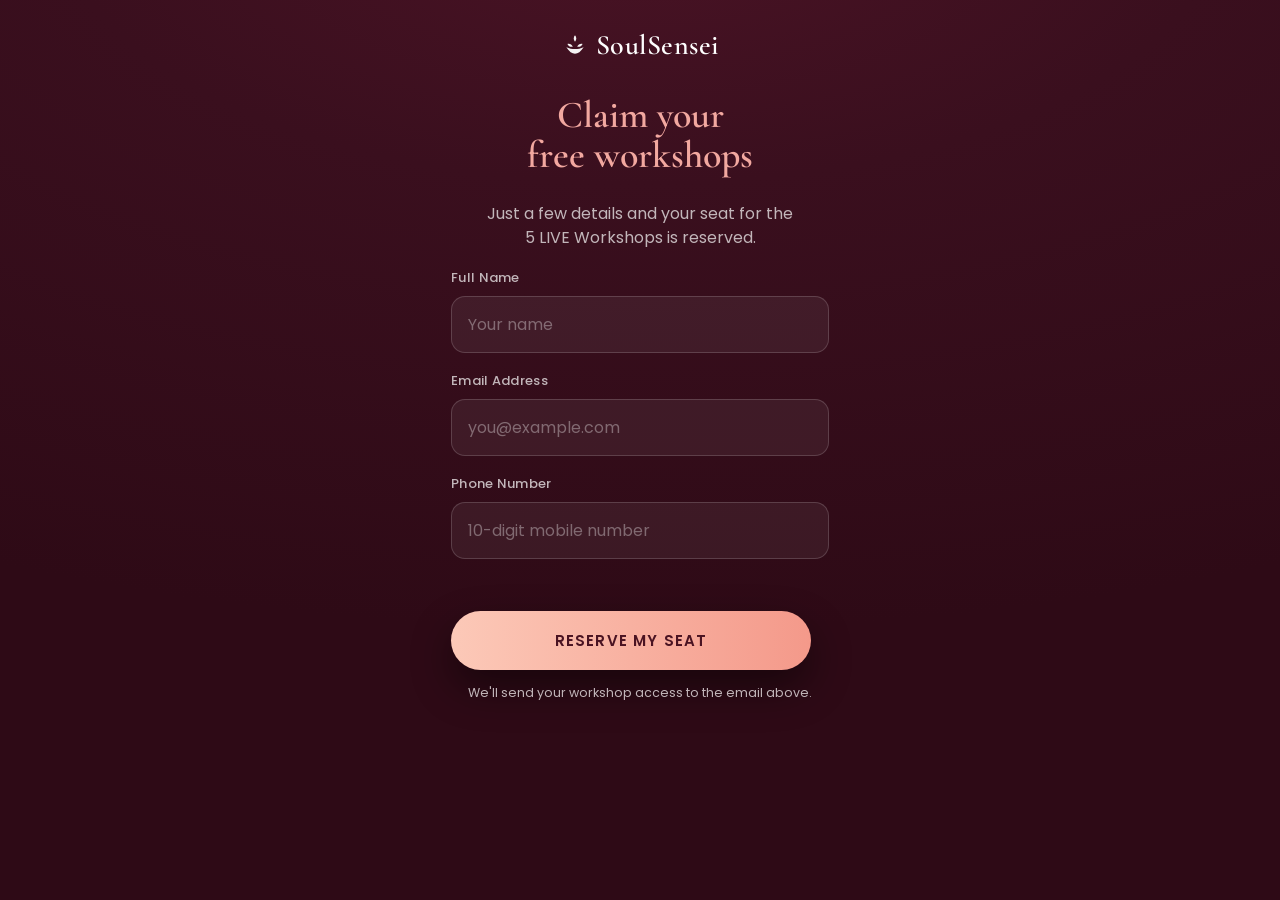
==== form.html @ 51b76c5a "Add SoulSensei free-workshops funnel Landing CTA -> lead form (name/email/phone) -> Google Sheet -> " ====
<!DOCTYPE html>
<html lang="en">
<head>
  <meta charset="UTF-8" />
  <meta name="viewport" content="width=device-width, initial-scale=1.0" />
  <title>SoulSensei — Claim Your Free Workshops</title>
  <link rel="preconnect" href="https://fonts.googleapis.com" />
  <link rel="preconnect" href="https://fonts.gstatic.com" crossorigin />
  <link href="https://fonts.googleapis.com/css2?family=Cormorant+Garamond:wght@500;600;700&family=Poppins:wght@400;500;600&display=swap" rel="stylesheet" />
  <link rel="stylesheet" href="styles.css" />
</head>
<body>
  <main class="app fade-in">
    <div class="brand">
      <svg class="brand__mark" viewBox="0 0 24 24" fill="none" xmlns="http://www.w3.org/2000/svg">
        <path d="M12 3c-1.6 2-1.6 4 0 6 1.6-2 1.6-4 0-6Z" fill="#fff"/>
        <path d="M5 11c2.4-.4 4 .6 5 2.6-2.4.4-4-.6-5-2.6Zm14 0c-2.4-.4-4 .6-5 2.6 2.4.4 4-.6 5-2.6Z" fill="#fff"/>
        <path d="M4 14c2.6 4 5.3 6 8 6s5.4-2 8-6c-2.6 1.2-5.3 1.8-8 1.8S6.6 15.2 4 14Z" fill="#fff"/>
      </svg>
      <span class="brand__name">SoulSensei</span>
    </div>

    <h1 class="headline" style="font-size:38px">Claim your<br />free workshops</h1>
    <p class="lede">Just a few details and your seat for the<br />5 LIVE Workshops is reserved.</p>

    <form id="leadForm" class="card" novalidate>
      <div class="field" data-field="name">
        <label for="name">Full Name</label>
        <input id="name" name="name" type="text" autocomplete="name" placeholder="Your name" required />
        <span class="error">Please enter your name.</span>
      </div>

      <div class="field" data-field="email">
        <label for="email">Email Address</label>
        <input id="email" name="email" type="email" autocomplete="email" placeholder="you@example.com" required />
        <span class="error">Please enter a valid email address.</span>
      </div>

      <div class="field" data-field="phone">
        <label for="phone">Phone Number</label>
        <input id="phone" name="phone" type="tel" autocomplete="tel" inputmode="numeric" placeholder="10-digit mobile number" required />
        <span class="error">Please enter a valid phone number.</span>
      </div>

      <button class="btn" type="submit" id="submitBtn">Reserve My Seat</button>
      <p class="note">We'll send your workshop access to the email above.</p>
    </form>
  </main>

  <script src="app.js"></script>
</body>
</html>
---- styles.css ----
/* ===== SoulSensei – shared theme ===== */
:root {
  --wine: #2e0a16;
  --wine-light: #3a0f1e;
  --wine-card: #3b1622;
  --pink: #f2a8a0;          /* serif heading pink/peach */
  --pink-soft: #f6c4bb;
  --coral-1: #fcc9b8;       /* button gradient start */
  --coral-2: #f4998a;       /* button gradient end */
  --text: #f5eef0;
  --muted: #c2b6ba;
  --field-bg: rgba(255, 255, 255, 0.06);
  --field-border: rgba(255, 255, 255, 0.16);
  --shadow: 0 18px 40px rgba(0, 0, 0, 0.45);
}

* { box-sizing: border-box; margin: 0; padding: 0; }

html, body { height: 100%; }

body {
  font-family: "Poppins", -apple-system, BlinkMacSystemFont, "Segoe UI", sans-serif;
  background:
    radial-gradient(120% 80% at 50% -10%, #4a1325 0%, var(--wine-light) 38%, var(--wine) 100%);
  background-attachment: fixed;
  color: var(--text);
  min-height: 100%;
  display: flex;
  justify-content: center;
  -webkit-font-smoothing: antialiased;
}

.app {
  width: 100%;
  max-width: 430px;
  min-height: 100vh;
  padding: 28px 26px 48px;
  display: flex;
  flex-direction: column;
  align-items: center;
  text-align: center;
}

/* ---- Brand ---- */
.brand {
  display: flex;
  align-items: center;
  gap: 8px;
  margin-bottom: 34px;
}
.brand__mark {
  width: 26px;
  height: 26px;
  opacity: 0.95;
}
.brand__name {
  font-family: "Cormorant Garamond", Georgia, serif;
  font-size: 28px;
  font-weight: 600;
  letter-spacing: 0.5px;
  color: #fff;
}

/* ---- Headings ---- */
.headline {
  font-family: "Cormorant Garamond", Georgia, serif;
  font-size: 44px;
  line-height: 1.05;
  font-weight: 600;
  color: var(--pink);
  margin-bottom: 26px;
}
.lede { color: var(--muted); font-size: 16px; line-height: 1.5; }
.lede strong { display: block; color: #fff; font-size: 22px; font-weight: 600; margin: 8px 0; }

/* ---- Guides photo strip ---- */
.guides {
  display: flex;
  gap: 8px;
  justify-content: center;
  margin: 30px 0 6px;
  width: 100%;
}
.guides .face {
  flex: 1;
  aspect-ratio: 3 / 4;
  border-radius: 14px;
  background: linear-gradient(160deg, #5a2436, #3b1622);
  overflow: hidden;
}
.guides .face img { width: 100%; height: 100%; object-fit: cover; }

/* ---- Primary button ---- */
.btn {
  display: inline-flex;
  align-items: center;
  justify-content: center;
  width: 100%;
  max-width: 360px;
  border: none;
  cursor: pointer;
  padding: 18px 24px;
  margin-top: 34px;
  border-radius: 999px;
  font-family: inherit;
  font-size: 15px;
  font-weight: 600;
  letter-spacing: 1.2px;
  text-transform: uppercase;
  text-decoration: none;
  color: #4a1322;
  background: linear-gradient(90deg, var(--coral-1) 0%, var(--coral-2) 100%);
  box-shadow: var(--shadow);
  transition: transform 0.15s ease, filter 0.15s ease;
}
.btn:hover { filter: brightness(1.04); transform: translateY(-1px); }
.btn:active { transform: translateY(0); }
.btn[disabled] { opacity: 0.6; cursor: not-allowed; filter: grayscale(0.2); }

/* ---- Form ---- */
.card {
  width: 100%;
  margin-top: 18px;
  text-align: left;
}
.field { margin-bottom: 18px; }
.field label {
  display: block;
  font-size: 13px;
  font-weight: 500;
  color: var(--muted);
  margin-bottom: 8px;
  letter-spacing: 0.3px;
}
.field input {
  width: 100%;
  padding: 15px 16px;
  border-radius: 14px;
  border: 1px solid var(--field-border);
  background: var(--field-bg);
  color: var(--text);
  font-family: inherit;
  font-size: 16px;
  outline: none;
  transition: border-color 0.15s ease, background 0.15s ease;
}
.field input::placeholder { color: rgba(255, 255, 255, 0.35); }
.field input:focus {
  border-color: var(--coral-2);
  background: rgba(255, 255, 255, 0.09);
}
.field .error {
  display: none;
  color: #ff9a8f;
  font-size: 12.5px;
  margin-top: 6px;
}
.field.invalid input { border-color: #ff8f82; }
.field.invalid .error { display: block; }

.note { color: var(--muted); font-size: 12.5px; margin-top: 14px; text-align: center; line-height: 1.5; }

/* ---- Thank you / spinner ---- */
.spacer { flex: 1; }
.check {
  width: 84px; height: 84px; border-radius: 50%;
  display: grid; place-items: center;
  background: linear-gradient(135deg, var(--coral-1), var(--coral-2));
  margin: 0 auto 28px;
  box-shadow: var(--shadow);
}
.check svg { width: 42px; height: 42px; }
.countdown { color: var(--muted); font-size: 14px; margin-top: 22px; }
.countdown b { color: var(--pink-soft); }

.fade-in { animation: fade 0.5s ease both; }
@keyframes fade { from { opacity: 0; transform: translateY(8px); } to { opacity: 1; transform: none; } }
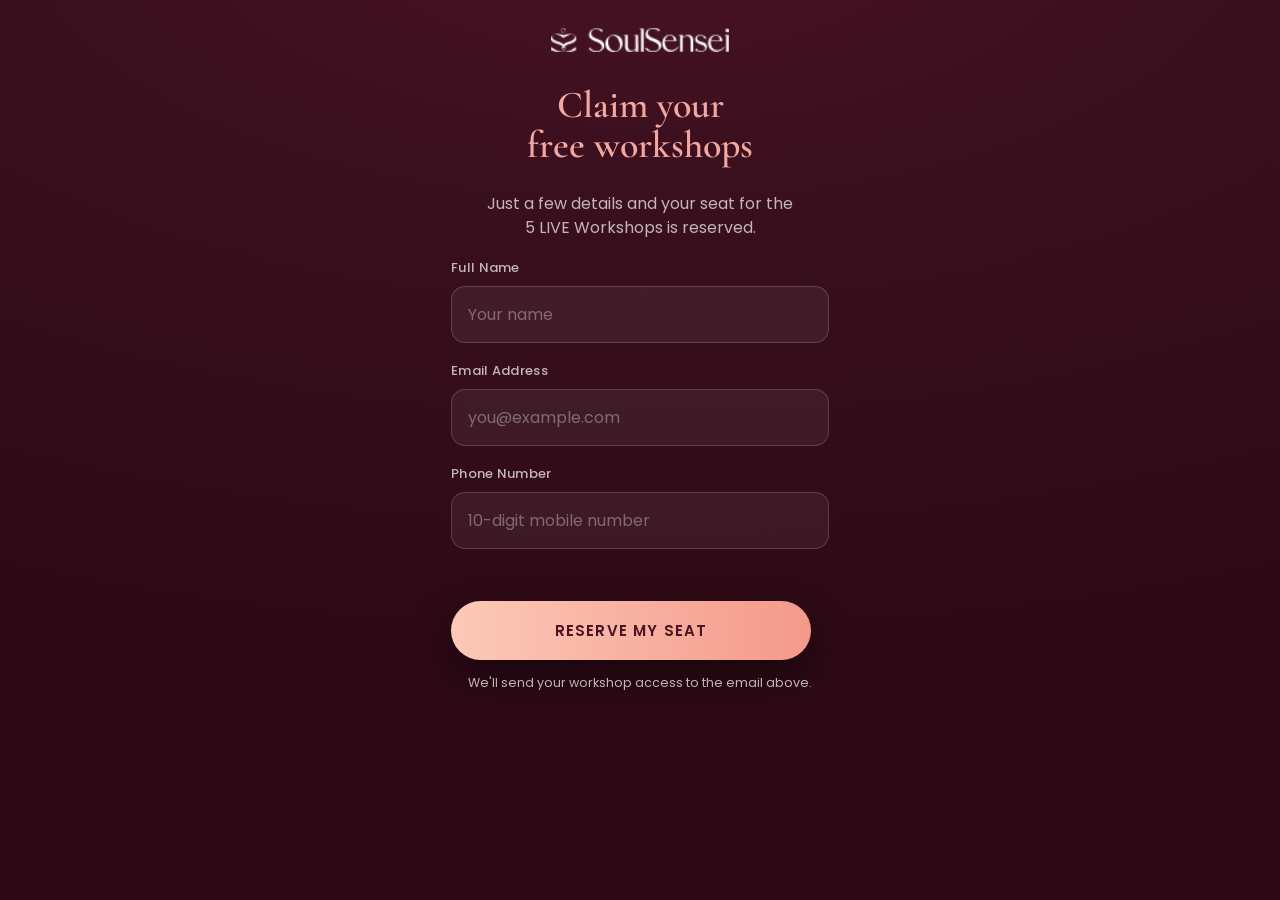
==== commit 4560d651: "Use real SoulSensei logo (Icon.png) in place of inline SVG brand Co-Authored-By: Claude Opus 4.8 (1M" ====
--- a/form.html
+++ b/form.html
@@ -12,12 +12,7 @@
 <body>
   <main class="app fade-in">
     <div class="brand">
-      <svg class="brand__mark" viewBox="0 0 24 24" fill="none" xmlns="http://www.w3.org/2000/svg">
-        <path d="M12 3c-1.6 2-1.6 4 0 6 1.6-2 1.6-4 0-6Z" fill="#fff"/>
-        <path d="M5 11c2.4-.4 4 .6 5 2.6-2.4.4-4-.6-5-2.6Zm14 0c-2.4-.4-4 .6-5 2.6 2.4.4 4-.6 5-2.6Z" fill="#fff"/>
-        <path d="M4 14c2.6 4 5.3 6 8 6s5.4-2 8-6c-2.6 1.2-5.3 1.8-8 1.8S6.6 15.2 4 14Z" fill="#fff"/>
-      </svg>
-      <span class="brand__name">SoulSensei</span>
+      <img class="brand__logo" src="Icon.png" alt="SoulSensei" />
     </div>
 
     <h1 class="headline" style="font-size:38px">Claim your<br />free workshops</h1>
--- a/styles.css
+++ b/styles.css
@@ -45,20 +45,13 @@
 .brand {
   display: flex;
   align-items: center;
-  gap: 8px;
+  justify-content: center;
   margin-bottom: 34px;
 }
-.brand__mark {
-  width: 26px;
-  height: 26px;
-  opacity: 0.95;
-}
-.brand__name {
-  font-family: "Cormorant Garamond", Georgia, serif;
-  font-size: 28px;
-  font-weight: 600;
-  letter-spacing: 0.5px;
-  color: #fff;
+.brand__logo {
+  height: 24px;
+  width: auto;
+  display: block;
 }
 
 /* ---- Headings ---- */
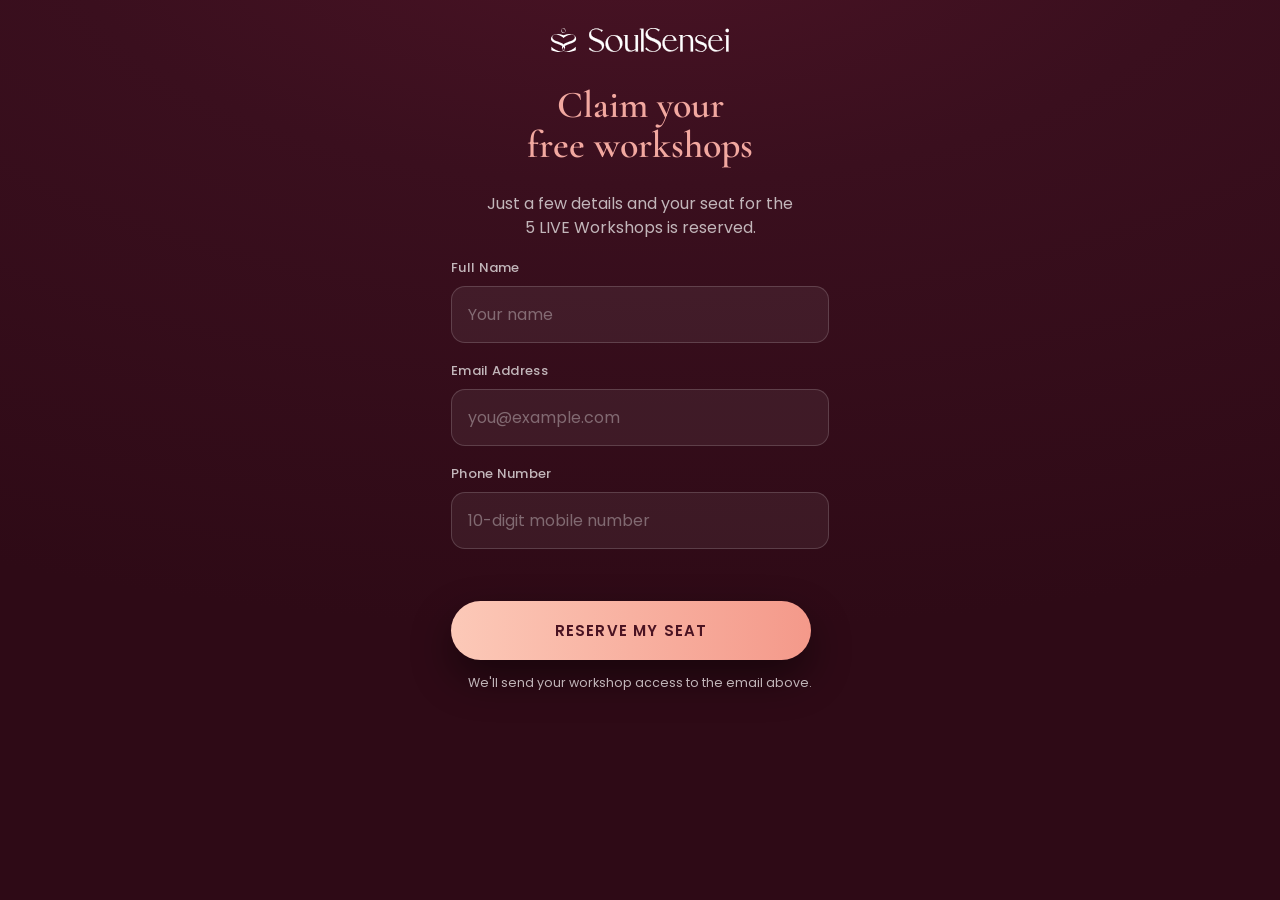
==== commit 9bce5f6e: "Use SVG logo, update success copy, shorten redirect to 7s - Swap Icon.png -> vector Icon.svg across " ====
--- a/form.html
+++ b/form.html
@@ -12,7 +12,7 @@
 <body>
   <main class="app fade-in">
     <div class="brand">
-      <img class="brand__logo" src="Icon.png" alt="SoulSensei" />
+      <img class="brand__logo" src="Icon.svg" alt="SoulSensei" />
     </div>
 
     <h1 class="headline" style="font-size:38px">Claim your<br />free workshops</h1>
